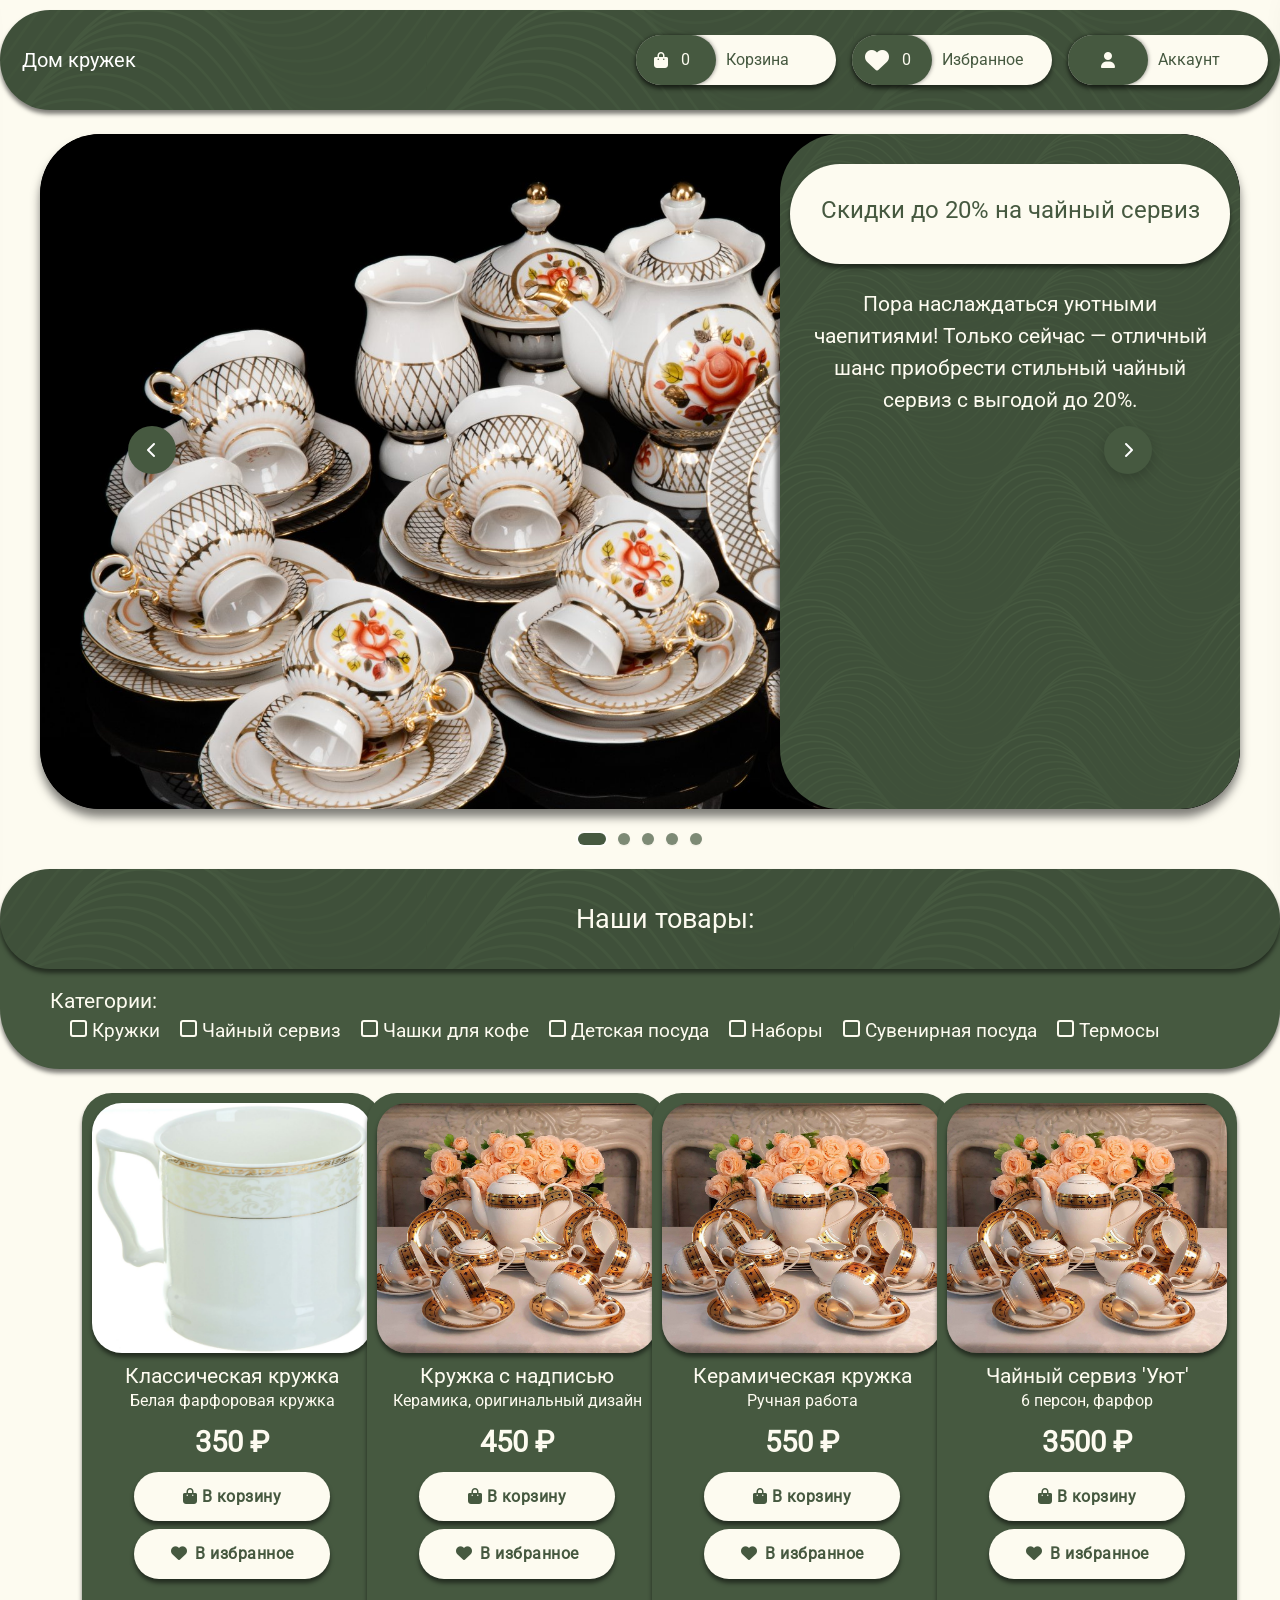
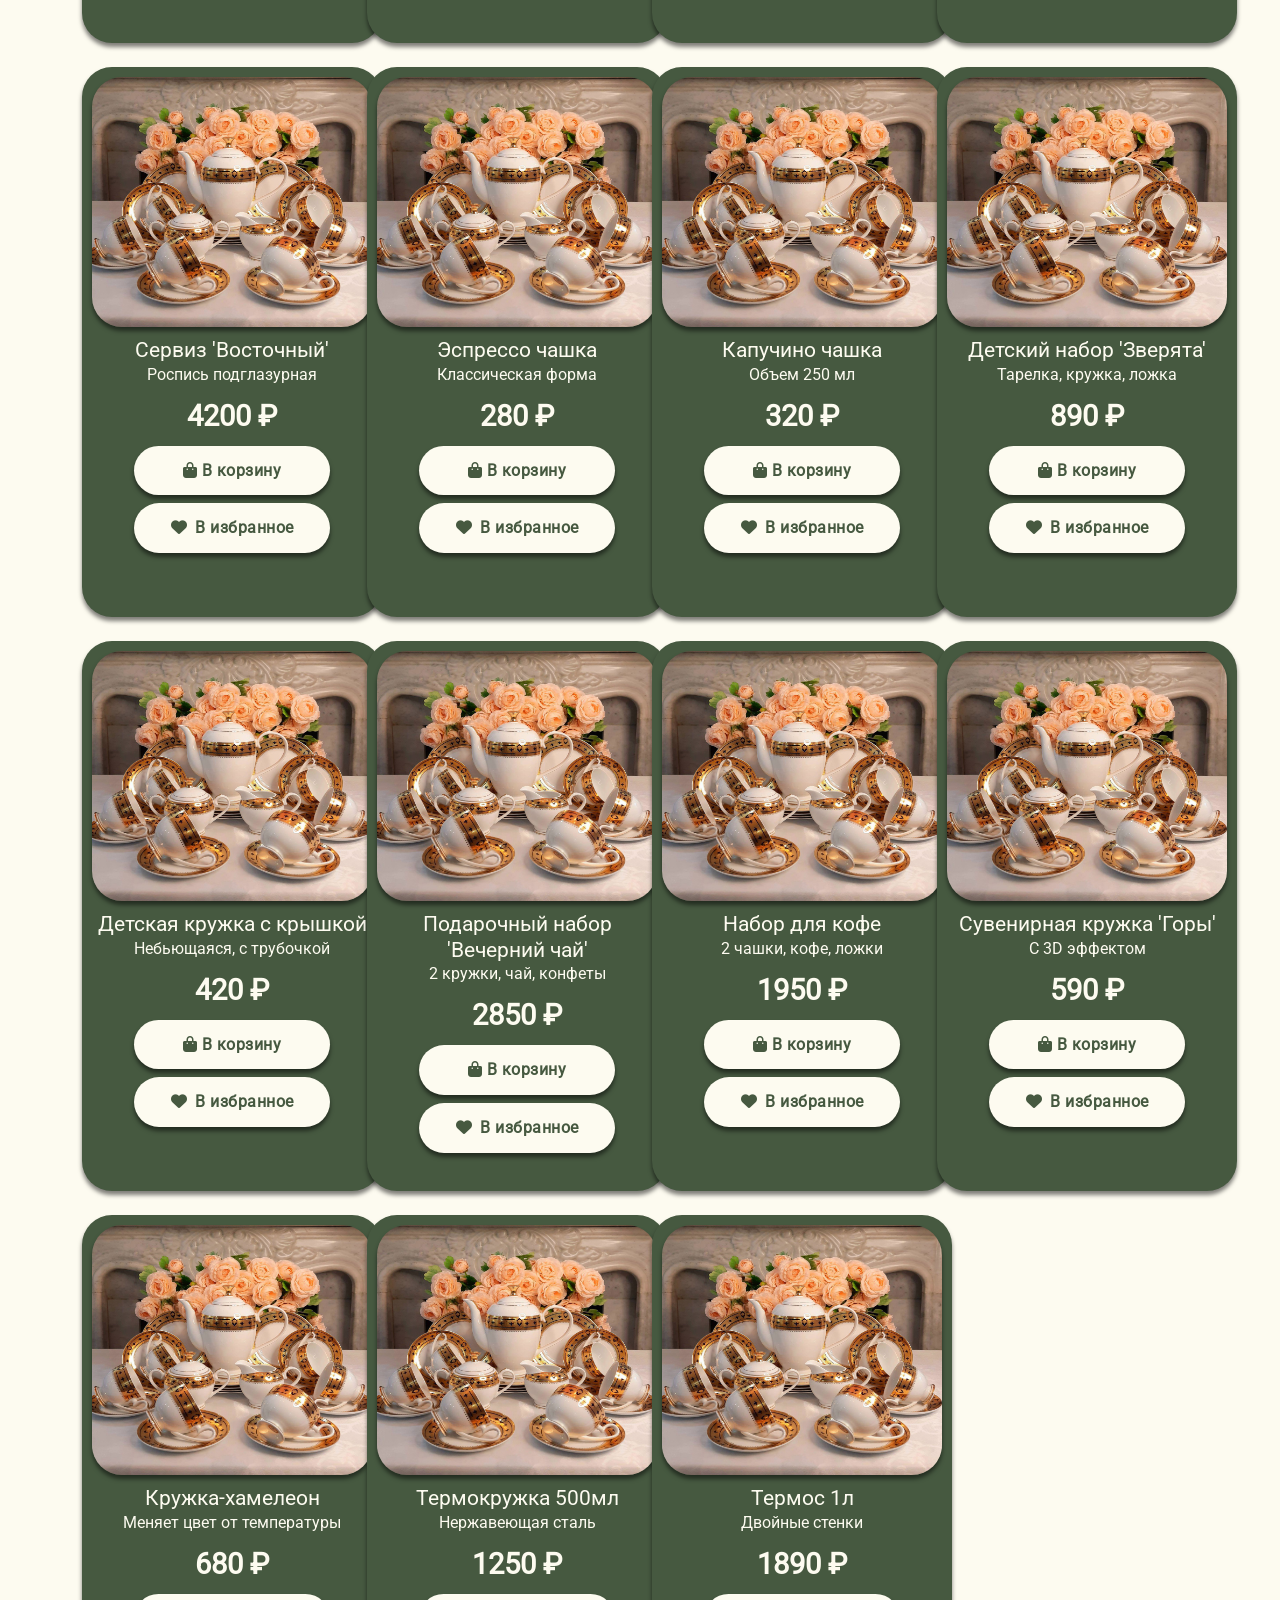
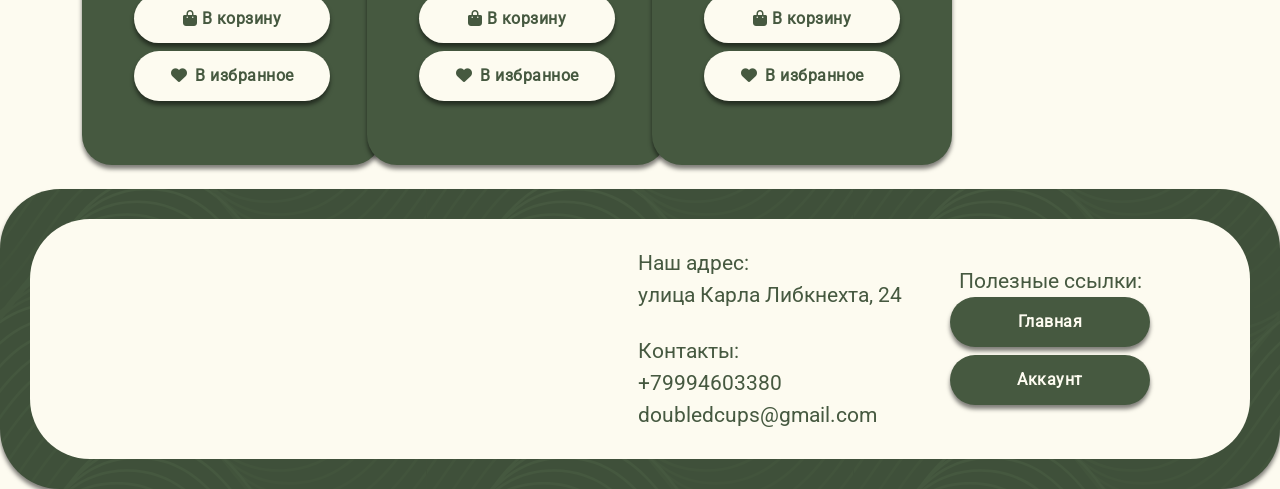
==== index.html @ 67875d9d "Add files via upload" ====
<!doctype html>
<html lang="ru">

<head>
  <meta charset="UTF-8" />
  <meta name="viewport" content="width=device-width, initial-scale=1.0" />
  <title>Дом кружек</title>
  <link href="https://cdn.jsdelivr.net/npm/bootstrap@5.3.0/dist/css/bootstrap.min.css" rel="stylesheet" />
  <link rel="stylesheet" href="https://cdnjs.cloudflare.com/ajax/libs/font-awesome/6.4.0/css/all.min.css" />
  <link rel="stylesheet" href="style.css" />
</head>

<body>
  <div class="sidebar-overlay" id="sidebarOverlay"></div>

  <div class="sidebar cart-sidebar" id="cartSidebar">
    <div class="average cart-sidebar-thing">
      <div class="the-cart d-flex justify-content-between align-items-center mb-4">
        <p>Корзина</p>
        <button class="btn btn-link" id="closeCartBtn">
          <i class="fas fa-times fa-2x" style="color: #465940"></i>
        </button>
      </div>
    </div>
    <div class="side-bar-fix">
      <div id="cartItemsContainer">
        <div class="empty-state">
          <i class="fa-solid fa-bag-shopping"></i>
          <p>Загрузка...</p>
        </div>
      </div>
      <div class="mt-4 pt-3 border-top" id="cartFooter">
        <div class="d-flex justify-content-between mb-3">
          <span class="h5">Итого:</span>
          <span class="h5" id="cartTotal">0 ₽</span>
        </div>
        <button class="btn btn-primary w-100 mb-2 btn-custom" id="checkoutBtn">
          <i class="fas fa-credit-card me-2"></i>Оформить заказ
        </button>
        <button class="delete btn btn-outline-danger w-100 btn-custom" id="clearCartBtn">
          <i class="fas fa-trash me-2"></i>Очистить корзину
        </button>
      </div>
    </div>
  </div>

  <div class="sidebar favorites-sidebar" id="favoritesSidebar">
    <div class="average cart-sidebar-thing">
      <div class="the-cart d-flex justify-content-between align-items-center mb-4">
        <p class="mb-0">Избранное</p>
        <button class="btn btn-link" id="closeFavoritesBtn">
          <i class="fas fa-times fa-2x" style="color: #465940"></i>
        </button>
      </div>
    </div>
    <div class="side-bar-fix">
      <div id="favoritesItemsContainer">
        <div class="empty-state">
          <i class="fas fa-heart"></i>
          <p>Загрузка...</p>
        </div>
      </div>
      <div class="mt-4 pt-3 border-top" id="favoritesFooter">
        <button class="delete btn btn-outline-danger w-100 btn-custom" id="clearFavoritesBtn">
          <i class="fas fa-trash me-2"></i>Очистить избранное
        </button>
      </div>
    </div>
  </div>

  <nav class="navbar mb-4 average">
    <div class="container-fluid">
      <a href="index.html" class="navbar-brand h1 mb-0 text-white" style="text-decoration: none;">Дом кружек</a>
      <div class="d-flex align-items-center gap-3">
        <div class="nav-buttons" style="cursor: pointer" id="cartBtn">
          <div class="nav-buttons-spec">
            <i class="fa-solid fa-bag-shopping"></i>
            <span class="badge-custom" id="cartCount">0</span>
          </div>
          <p>Корзина</p>
        </div>
        <div class="nav-buttons" style="cursor: pointer" id="favoritesBtn">
          <div class="nav-buttons-spec">
            <i class="fas fa-heart fa-xl"></i>
            <span class="badge-custom" id="favoritesCount">0</span>
          </div>
          <p>Избранное</p>
        </div>
        <div class="nav-buttons" style="cursor: pointer">
          <div class="nav-buttons-spec">
            <i class="fa-solid fa-user"></i>
          </div>
          <p>Аккаунт</p>
        </div>
      </div>
    </div>
  </nav>

  <div class="slider-fix">
    <div class="slider-container mb-4">
      <div class="slider">
        <div class="slides-track" id="slidesTrack">
          <div class="slide" style="background-image: url('img/1slide.jpg')">
            <div class="slide-caption average">
              <div class="slide-caption-thing mb-4">
                <h4>Скидки до 20% на чайный сервиз</h4>
              </div>
              <p>Пора наслаждаться уютными чаепитиями! Только сейчас — отличный шанс приобрести стильный чайный сервиз с выгодой до 20%.</p>
            </div>
          </div>
          <div class="slide" style="background-image: url('img/1slide.jpg')">
            <div class="slide-caption average">
              <div class="slide-caption-thing mb-4">
                <h4>Скидки до 20% на чайный сервиз</h4>
              </div>
              <p>Пора наслаждаться уютными чаепитиями! Только сейчас — отличный шанс приобрести стильный чайный сервиз с выгодой до 20%.</p>
            </div>
          </div>
          <div class="slide" style="background-image: url('img/1slide.jpg')">
            <div class="slide-caption average">
              <div class="slide-caption-thing mb-4">
                <h4>Скидки до 20% на чайный сервиз</h4>
              </div>
              <p>Пора наслаждаться уютными чаепитиями! Только сейчас — отличный шанс приобрести стильный чайный сервиз с выгодой до 20%.</p>
            </div>
          </div>
          <div class="slide" style="background-image: url('img/1slide.jpg')">
            <div class="slide-caption average">
              <div class="slide-caption-thing mb-4">
                <h4>Скидки до 20% на чайный сервиз</h4>
              </div>
              <p>Пора наслаждаться уютными чаепитиями! Только сейчас — отличный шанс приобрести стильный чайный сервиз с выгодой до 20%.</p>
            </div>
          </div>
          <div class="slide" style="background-image: url('img/1slide.jpg')">
            <div class="slide-caption average">
              <div class="slide-caption-thing mb-4">
                <h4>Скидки до 20% на чайный сервиз</h4>
              </div>
              <p>Пора наслаждаться уютными чаепитиями! Только сейчас — отличный шанс приобрести стильный чайный сервиз с выгодой до 20%.</p>
            </div>
          </div>
        </div>
      </div>
      <button class="slider-btn btn-prev" id="prevBtn"><i class="fa fa-chevron-left"></i></button>
      <button class="slider-btn btn-next" id="nextBtn"><i class="fa fa-chevron-right"></i></button>
      <div class="slider-dots" id="dotsContainer"></div>
    </div>
  </div>

  <div class="filters mb-4">
    <div class="filters-caption average mb-3">
      <p>Наши товары:</p>
    </div>
    <p>Категории:</p>
    <div class="filters-checkboxes" id="filtersCheckboxes">
      <label><input type="checkbox" value="Кружки"> Кружки</label>
      <label><input type="checkbox" value="Чайный сервиз"> Чайный сервиз</label>
      <label><input type="checkbox" value="Чашки для кофе"> Чашки для кофе</label>
      <label><input type="checkbox" value="Детская посуда"> Детская посуда</label>
      <label><input type="checkbox" value="Наборы"> Наборы</label>
      <label><input type="checkbox" value="Сувенирная посуда"> Сувенирная посуда</label>
      <label><input type="checkbox" value="Термосы"> Термосы</label>
    </div>
  </div>

  <div class="container">
    <div class="row" id="productsContainer">
    </div>
  </div>

  <footer class="average">
    <div class="footer-info">
      <iframe src="https://www.google.com/maps/embed?pb=!1m18!1m12!1m3!1d642.3834906487501!2d73.37785042671824!3d54.98722904565201!2m3!1f0!2f0!3f0!3m2!1i1024!2i768!4f13.1!3m3!1m2!1s0x43aafe1a80e84ef1%3A0x2addd6e022097507!2z0J7QvNGB0LrQuNC5INCw0LLRgtC-0YLRgNCw0L3RgdC_0L7RgNGC0L3Ri9C5INC60L7Qu9C70LXQtNC2!5e0!3m2!1sru!2sru!4v1775098404026!5m2!1sru!2sru" width="50%" height="100%" style="border-radius: 60px;" allowfullscreen="" loading="lazy"></iframe>
      <div>
        <p>Наш адрес:</p>
        <p class="mb-4">улица Карла Либкнехта, 24</p>
        <p>Контакты:</p>
        <p>+79994603380</p>
        <p>doubledcups@gmail.com</p>
      </div>
      <div class="cool-links">
        <a href="404.html"><p>Полезные ссылки:</p></a>
        <a href="index.html"><button class="btn btn-primary mb-2 btn-footer">Главная</button></a>
        <button class="btn btn-primary mb-2 btn-footer">Аккаунт</button>
      </div>
    </div>
  </footer>

  <script src="https://code.jquery.com/jquery-3.7.1.min.js"></script>
  <script src="main.js"></script>
  <script src="slider.js"></script>
</body>

</html>
---- style.css ----
@font-face {
  font-family: "roboto"; 
  src: url("fonts/Roboto.ttf") format("opentype"); 
  font-weight: normal;
  font-style: normal;
}
p {
  font-family: "roboto", sans-serif !important;
  margin: 0;
}
.h5{
  font-family: "roboto", sans-serif !important;
  color: #fdfbf0 !important;
}
.cartTotal{
  color: #fdfbf0 !important;
}
.text-primary{
  color: #465940 !important;
}
h3 {
  font-family: "roboto", sans-serif !important;
}
h2 {
  font-family: "roboto", sans-serif !important;
}
div {
  font-family: "roboto", sans-serif !important;
}
span {
  font-family: "roboto", sans-serif !important;
}
a{
    text-decoration: none;
    color: #465940;
}

i {
  font-size: 1rem;
}

#productImg{
  box-shadow: 0px 8px 8px 0px rgba(0, 0, 0, 0.5);
}

body {
  background-color: #fdfbf0;
}

footer{
  padding: 30px;
  width: 100%;
  height: 300px;
  display: flex;
  justify-content: center;
  align-items: center;
}
.footer-info{
  justify-content: space-between;
  padding-right: 100px;
  gap: 30px;
  align-items: center;
  background-color: #fdfbf0;
  height: 100%;
  width: 100%;
  border-radius: 60px;
  display: flex;
  color: #465940;
  font-size: 16pt;
}

.delete{
  background-color: #dc3545 !important;
  color: #fdfbf0 !important;
}
.add-to-fav:hover{
  background-color: #dc3545 !important;
  color: #fdfbf0 !important;
}

.add-to-cart-from-fav{
  transition: all 0.3s ease;
  background-color: #465940;
  border: none;
  color: #fdfbf0;
  border-radius: 60px;
}
.add-to-cart-from-fav:hover{
  background-color: #465940;
  border: none;
  color: #fdfbf0;
  border-radius: 60px;
  transform: translateY(-2px);
}
.add-to-cart-from-fav:active{
  background-color: #465940 !important;
  border: none !important;
  color: #fdfbf0 !important;
  border-radius: 60px !important;
}

.nav-buttons {
  box-shadow: 0px 4px 4px 0px rgba(0, 0, 0, 0.5);
  padding: 0;
  gap: 10px;
  background-color: #fdfbf0;
  border-radius: 60px;
  height: 50px;
  width: 200px;
  color: #465940;
  display: flex;
  align-items: center;
  transition: all 0.3s ease;
}
.nav-buttons:hover{
  transform: translateY(-2px);
}
.nav-buttons-spec {
  box-shadow: 0px 0px 4px 0px rgba(0, 0, 0, 0.5);
  margin-left: -0.1px;
  background-color: #465940;
  border-radius: 60px;
  height: 50px;
  width: 80px;
  color: #fdfbf0;
  display: flex;
  justify-content: center;
  align-items: center;
}

.light-color {
  color: #fdfbf0;
}

.dark-color {
  color: #465940;
}

.less-marg {
  margin: 0;
}

.navbar {
  margin-top: 10px;
  height: 100px;
}
.average {
  display: flex;
  background-color: #465940;
  border-radius: 60px;
  overflow: hidden;
  box-shadow: 0px 4px 4px 0px rgba(0, 0, 0, 0.5);
  background-image: url(img/patern.svg);
  background-size: cover;
}

.product-card {
  border: none;
  border-radius: 30px;
  overflow: hidden;
  transition: all 0.3s ease;
  background: #465940;
  width: 300px;
  height: 550px;
  box-shadow: 0px 4px 4px 0px rgba(0, 0, 0, 0.5);
  padding: 10px;
}
.product-card:hover {
  transform: translateY(-10px) scale(1.02);
  box-shadow: 0 20px 30px rgba(0, 0, 0, 0.2);
}
.product-card h3{
font-size: 16pt;
}

.product-image {
  cursor: pointer;
  margin-bottom: 10px;
  border-radius: 30px;
  width: 100%;
  height: 250px;
  box-shadow: 0px 4px 4px 0px rgba(0, 0, 0, 0.5);
}

.price-tag {
  font-size: 1.8rem;
  font-weight: bold;
  color: #fdfbf0;
  margin: 0.5rem 0;
}

.btn-custom {
  width: 70%;
  background-color: #fdfbf0;
  border: none;
  color: #465940;
  border-radius: 60px;
  padding: 0.8rem 1.5rem;
  font-weight: 600;
  letter-spacing: 0.5px;
  transition: all 0.3s;
  box-shadow: 0px 4px 4px 0px rgba(0, 0, 0, 0.5);
}

.btn-custom:hover {
  transform: translateY(-2px);
  background-color: #fdfbf0;
  color: #465940;
}

.btn-custom:active{
  background-color: #fdfbf0 !important;
  color: #465940 !important;
}

.cool-links{
  display: flex;
  flex-direction: column;
  align-items: center;
}

.btn-footer{
  width: 200px;
  background-color: #465940;
  border: none;
  color: #fdfbf0;
  border-radius: 60px;
  padding: 0.8rem 1.5rem;
  font-weight: 600;
  letter-spacing: 0.5px;
  transition: all 0.3s;
  box-shadow: 0px 4px 4px 0px rgba(0, 0, 0, 0.5);
}
.btn-footer:active{
  background-color: #465940 !important;
  color:  #fdfbf0 !important;
}
.btn-footer:hover {
  transform: translateY(-2px);
  background-color: #465940 !important;
  color:  #fdfbf0 !important;
}

.filters{
  color: #fdfbf0;
  font-family: "roboto", sans-serif;
  border-radius: 60px;
  width: 100%;
  height: 200px;
  background-color: #465940;
  box-shadow: 0px 4px 4px 0px rgba(0, 0, 0, 0.5);
}
.filters p{
  margin-left: 50px;
  font-size: 16pt;
}
.filters-caption{
  border-radius: 60px;
  width: 100%;
  height: 100px;
  display: flex;
  justify-content: center;
  align-items: center;
}
.filters-caption p{
  color: #fdfbf0;
  font-size: 20pt;
}
.filters-checkboxes{
  display: flex;
  margin-left: 70px;
  gap: 20px;
}

input[type="checkbox"] {
  cursor: pointer;
  -webkit-appearance: none;
  appearance: none;
  width: 17px;
  height: 17px;
  border: 2px solid #fdfbf0;
  border-radius: 3px;
}
input[type="checkbox"]:checked {
  background-image: url("data:image/svg+xml,%3csvg xmlns='http://www.w3.org/2000/svg' viewBox='0 0 20 20'%3e%3cpath fill='none' stroke='%23fff' stroke-linecap='round' stroke-linejoin='round' stroke-width='3' d='m6 10 3 3 6-6'/%3e%3c/svg%3e");
}

label{
  cursor: pointer;
  font-size: 14pt;
  color: #fdfbf0;
  transition: all 0.3s;
}
label:hover{
  transform: translateY(-2px);
}

.sidebar {
  position: fixed;
  top: 0;
  width: 380px;
  height: 100vh;
  background: #465940;
  box-shadow: -5px 0 30px rgba(0, 0, 0, 0.1);
  transition:
    right 0.3s ease,
    left 0.3s ease;
  z-index: 1000;
  
  overflow-y: auto;
}
.side-bar-fix{
  padding: 20px;
}

.cart-sidebar-thing{
  width: 100%;
  height: 100px;
  display: flex;
  justify-content: center;
  align-items: center;
}
.the-cart{
  color: #465940;
  margin-top: 7%;
  width: 90%;
  border-radius: 60px;
  background-color: #fdfbf0;
  box-shadow: 0px 4px 4px 0px rgba(0, 0, 0, 0.5);
  height: 50px;
  padding: 10px 0px 10px 10px;
}

.cartFooter{
  background-color: #fdfbf0;
  color: #fdfbf0;
  border: #fdfbf0;
}

.cart-sidebar {
  right: -400px;
}

.favorites-sidebar {
  left: -400px;
}

.cart-sidebar.open {
  right: 0;
}

.favorites-sidebar.open {
  left: 0;
}

.sidebar-overlay {
  position: fixed;
  top: 0;
  left: 0;
  width: 100%;
  height: 100%;
  background: rgba(0, 0, 0, 0.5);
  display: none;
  z-index: 999;
}

.sidebar-overlay.open {
  display: block;
}

.cart-item,
.favorite-item {
  color: #465940;
  background: #fdfbf0;
  border-radius: 30px;
  padding: 15px;
  margin-bottom: 10px;
  animation: slideIn 0.3s ease;
  box-shadow: 0px 4px 4px 0px rgba(0, 0, 0, 0.5);
}

@keyframes slideIn {
  from {
    opacity: 0;
    transform: translateX(20px);
  }
  to {
    opacity: 1;
    transform: translateX(0);
  }
}

@keyframes slideInLeft {
  from {
    opacity: 0;
    transform: translateX(-20px);
  }
  to {
    opacity: 1;
    transform: translateX(0);
  }
}

.badge-custom {
  border-radius: 50%;
  padding: 4px 8px;
  font-size: 1rem;
  margin-left: 5px;
}

.favorite-btn.active {
  color: #dc3545;
  animation: heartBeat 0.3s;
}

@keyframes heartBeat {
  0% {
    transform: scale(1);
  }
  50% {
    transform: scale(1.3);
  }
  100% {
    transform: scale(1);
  }
}

.quantity-control {
  display: flex;
  align-items: center;
  gap: 10px;
  margin: 10px 0;
}

.quantity-btn {
  width: 30px;
  height: 30px;
  border-radius: 50%;
  border: none;
  background: #465940;
  color: white;
  cursor: pointer;
  transition: all 0.3s;
}

.quantity-btn:hover {
  background: #465940;
  transform: scale(1.1);
}

.remove-item {
  color: #dc3545;
  cursor: pointer;
  transition: all 0.3s;
}

.remove-item:hover {
  transform: scale(1.2);
  color: #dc3545;
}

.move-to-cart {
  color: #667eea;
  cursor: pointer;
  transition: all 0.3s;
}

.navbar-brand{
  margin-left: 10px;
}

.move-to-cart:hover {
  transform: scale(1.2);
  color: #5a67d8;
}

.empty-state {
  text-align: center;
  padding: 3rem 1rem;
  color: #fdfbf0;
}

.mutedd{
  opacity: 0.5;
}

.empty-state i {
  font-size: 4rem;
  margin-bottom: 1rem;
  opacity: 0.5;
}

.slider-fix {
  width: 100%;
  display: flex;
  justify-content: center;
}
.slider-container {
  max-width: 1200px;
  width: 100%;
}

.slider {
  position: relative;
  border-radius: 60px;
  overflow: hidden;
  box-shadow: 0px 8px 10px 0px rgba(0, 0, 0, 0.5);
  background: black;
}

.slides-track {
  display: flex;
  transition: transform 0.5s cubic-bezier(0.25, 0.46, 0.45, 0.94);
  will-change: transform;
}

.slide {
  border-radius: 60px;
  flex: 0 0 100%;
  position: relative;
  aspect-ratio: 16 / 9;
  background-size: cover;
  background-position: center;
  background-repeat: no-repeat;
  display: flex;
  justify-content: right;
  animation: fadeUp 0.5s ease-out;
}

.slide::after {
  content: "";
  position: absolute;
  inset: 0;
  pointer-events: none;
}

.slide-caption {
  width: 460px;
  display: flex;
  flex-direction: column;
  align-items: center;
  position: relative;
  background-color: #465940;
  z-index: 2;
  color: white;
  animation: fadeUp 0.5s ease-out;
  box-shadow: -4px 4px 4px 0px rgba(0, 0, 0, 0.5);
}
.slide-caption-thing {
  margin-top: 30px;
  display: flex;
  justify-content: center;
  align-items: center;
  z-index: 3;
  width: 440px;
  border-radius: 60px;
  background-color: #fdfbf0;
  color: #465940;
  height: 100px;
  box-shadow: 0px 4px 4px 0px rgba(0, 0, 0, 0.5);
}

.slide-caption h4 {
  text-align: center;
}

.slide-caption p {
  color: #fdfbf0;
  width: 400px;
  text-align: center;
  font-size: 16pt;
}

@keyframes fadeUp {
  from {
    opacity: 0;
    transform: translateY(25px);
  }
  to {
    opacity: 1;
    transform: translateY(0);
  }
}

.slider-btn {
  position: absolute;
  top: 50%;

  transform: translateY(-50%);
  background-color: #465940;
  border: none;
  width: 48px;
  height: 48px;
  border-radius: 60px;
  display: flex;
  align-items: center;
  justify-content: center;
  cursor: pointer;
  transition: all 0.2s ease;
  z-index: 20;
  color: white;
  font-size: 1.8rem;
  font-weight: 300;
  box-shadow: 0 4px 12px rgba(0, 0, 0, 0.2);
}

.slider-btn:hover {
  transform: translateY(-50%) scale(1.05);
}

.slider-btn:active {
  transform: translateY(-50%) scale(0.96);
}

.btn-prev {
  left: 10%;
}

.btn-next {
  right: 10%;
}

.slider-dots {
  display: flex;
  justify-content: center;
  gap: 12px;
  margin-top: 1.5rem;
  flex-wrap: wrap;
}

.dot {
  opacity: 0.7;
  width: 12px;
  height: 12px;
  background-color: #465940;
  border-radius: 50%;
  cursor: pointer;
  transition: all 0.2s ease;
  backdrop-filter: blur(2px);
  box-shadow: 0 1px 2px rgba(0, 0, 0, 0.1);
}

.dot.active {
  opacity: 1;
  width: 28px;
  border-radius: 20px;
  background-color: #465940;
  box-shadow: 0 0 0 2px rgba(255, 255, 255, 0.6);
}

@media (max-width: 680px) {
  .slider-container {
    padding: 0.8rem;
  }
  .slider-btn {
    width: 38px;
    height: 38px;
    font-size: 1.4rem;
  }
  .slide-caption {
    max-width: 85%;
    padding: 1.2rem;
  }
  .btn-prev {
    left: 12px;
  }
  .btn-next {
    right: 12px;
  }
  .dot.active {
    width: 24px;
  }
}

.info-note {
  text-align: center;
  margin-top: 1rem;
  font-size: 0.8rem;
  color: #3a4a6e;
  font-weight: 500;
  letter-spacing: 0.3px;
}

.big-product-card{
  gap: 50px;
  display: flex;
  width: 100%;
  height: 900px;
  padding: 50px;
}
.big-product-card img{
  border-radius: 60px;
}
.big-product-card-info{
  width: 100%;
  height: 100%;
  background-color: #fdfbf0;
  color: #465940;
  border-radius: 60px;
  display: flex;
  flex-direction: column;
  align-items: center;
  justify-content: center;
  box-shadow: 0px 8px 8px 0px rgba(0, 0, 0, 0.5);
}

.title-thing{
  font-size: 24pt;
}

.big-product-card-cost{
    font-size: 16pt;
    width: 200px;
  background-color: #465940;
  border: none;
  color: #fdfbf0;
  border-radius: 60px;
  padding: 0.8rem 1.5rem;
  font-weight: 600;
  letter-spacing: 0.5px;
  transition: all 0.3s;
  box-shadow: 0px 4px 4px 0px rgba(0, 0, 0, 0.5);
  text-align: center;
}

.whatever-p{
  width: 80%;
}

.btn-big-product-card{
  width: 80%;
  background-color: #465940;
  border: none;
  color: #fdfbf0;
  border-radius: 60px;
  padding: 0.8rem 1.5rem;
  font-weight: 600;
  letter-spacing: 0.5px;
  transition: all 0.3s;
  box-shadow: 0px 4px 4px 0px rgba(0, 0, 0, 0.5);
}
.btn-big-product-card:active{
  background-color: #465940 !important;
  color:  #fdfbf0 !important;
}
.btn-big-product-card:hover {
  transform: translateY(-2px);
  background-color: #465940 !important;
  color:  #fdfbf0 !important;
}

 .ingredients {
    width: 80%;
    padding: 0; 
   }
   .ingredients li {
    align-items: baseline; 
    display: flex; 
    margin-bottom: 0.5em; 
   }
   .ingredients li::before {
    content: ''; 
    flex-grow: 1; 
    order: 2; 
    margin: 0 5px; 

   }
   .ingredients .value {
    order: 3; 
   }


@media (max-width: 768px) {
  .navbar {
    height: auto;
    padding: 10px 0;
  }
  .container-fluid {
    flex-wrap: wrap;
    justify-content: center;
    gap: 10px;
  }
  .navbar-brand.h1 {
    font-size: 1.5rem;
    text-align: center;
    width: 100%;
  }
  .d-flex.align-items-center.gap-3 {
    gap: 10px !important;
    justify-content: center;
    width: 100%;
  }
  .nav-buttons {
    width: 90px;
    flex-direction: column;
    height: auto;
    padding: 5px 0;
    gap: 2px;
  }
  .nav-buttons p {
    font-size: 10px;
  }
  .nav-buttons-spec {
    width: 40px;
    height: 40px;
    margin-left: 0;
  }
  .badge-custom {
    font-size: 0.7rem;
    padding: 2px 5px;
  }

  .filters {
    height: auto;
    padding-bottom: 20px;
    border-radius: 20px;
  }
  .filters p {
    margin-left: 20px;
    font-size: 14pt;
  }
  .filters-caption {
    height: auto;
    justify-content: center;
    text-align: center;
  }
  .filters-checkboxes {
    flex-direction: column;
    margin-left: 20px;
    gap: 10px;
  }
  label {
    font-size: 12pt;
  }

  .product-card {
    width: 100%;
    height: auto;
    margin: 0 auto 20px;
  }
  .row > [class*="col-"] {
    padding-left: 8px;
    padding-right: 8px;
  }
  .btn-custom {
    width: 90%;
    padding: 0.5rem 1rem;
    font-size: 0.9rem;
  }
  .price-tag {
    font-size: 1.4rem;
  }

  .slider-container {
    margin-bottom: 1rem !important;
  }
  .slider-btn {
    display: none;
  }
  .btn-prev {
    left: 5px;
  }
  .btn-next {
    right: 5px;
  }
  .slide-caption {
    width: 100%;
    max-width: 100%;
    padding: 15px;
    align-items: center;
    text-align: center;
  }
  .slide-caption-thing {
    width: 90%;
    height: auto;
    padding: 10px;
  }
  .slide-caption-thing h4 {
    font-size: 1rem;
  }
  .slide-caption p {
    width: 100%;
    font-size: 0.8rem;
    padding: 0 10px;
  }

  .big-product-card {
    flex-direction: column;
    height: auto;
    padding: 20px;
    gap: 20px;
  }
  .big-product-card img {
    width: 100%;
    height: auto;
  }
  .big-product-card-info {
    padding: 20px;
  }
  .title-thing {
    font-size: 1.5rem;
    text-align: center;
  }
  .big-product-card-cost {
    width: auto;
    display: inline-block;
    margin: 0 auto;
  }
  .whatever-p {
    width: 100%;
    text-align: center;
  }
  .btn-big-product-card {
    width: 100%;
  }
  .ingredients {
    width: 100%;
  }

  footer {
    padding: 20px;
    height: auto;
  }
  .footer-info {
    flex-direction: column;
    padding: 20px;
    gap: 20px;
    text-align: center;
  }
  .footer-info iframe {
    width: 100%;
    height: 200px;
  }
  .btn-footer {
    width: 150px;
    margin: 5px auto;
  }

  .sidebar {
    width: 90%;
  }
  .cart-sidebar {
    right: -95%;
  }
  .cart-sidebar.open {
    right: 5%;
  }
  .favorites-sidebar {
    left: -95%;
  }
  .favorites-sidebar.open {
    left: 5%;
  }
  .side-bar-fix {
    padding: 15px;
  }
  .cart-item, .favorite-item {
    padding: 12px;
  }
  .quantity-btn {
    width: 28px;
    height: 28px;
  }
}

@media (max-width: 480px) {
  .navbar-brand.h1 {
    font-size: 1.2rem;
  }
  .nav-buttons {
    width: 70px;
  }
  .nav-buttons p {
    font-size: 8px;
  }
  .filters-caption p {
    font-size: 16pt;
  }
  .product-card h3 {
    font-size: 14pt;
  }
  .price-tag {
    font-size: 1.2rem;
  }
  .btn-custom {
    font-size: 0.8rem;
    padding: 0.4rem 0.8rem;
  }
  .title-thing {
    font-size: 1.2rem;
  }
  .big-product-card-cost {
    font-size: 14pt;
    padding: 0.5rem 1rem;
  }
  .slide-caption-thing {
    width: 95%;
  }
  .slide-caption-thing h4 {
    font-size: 0.9rem;
  }
}
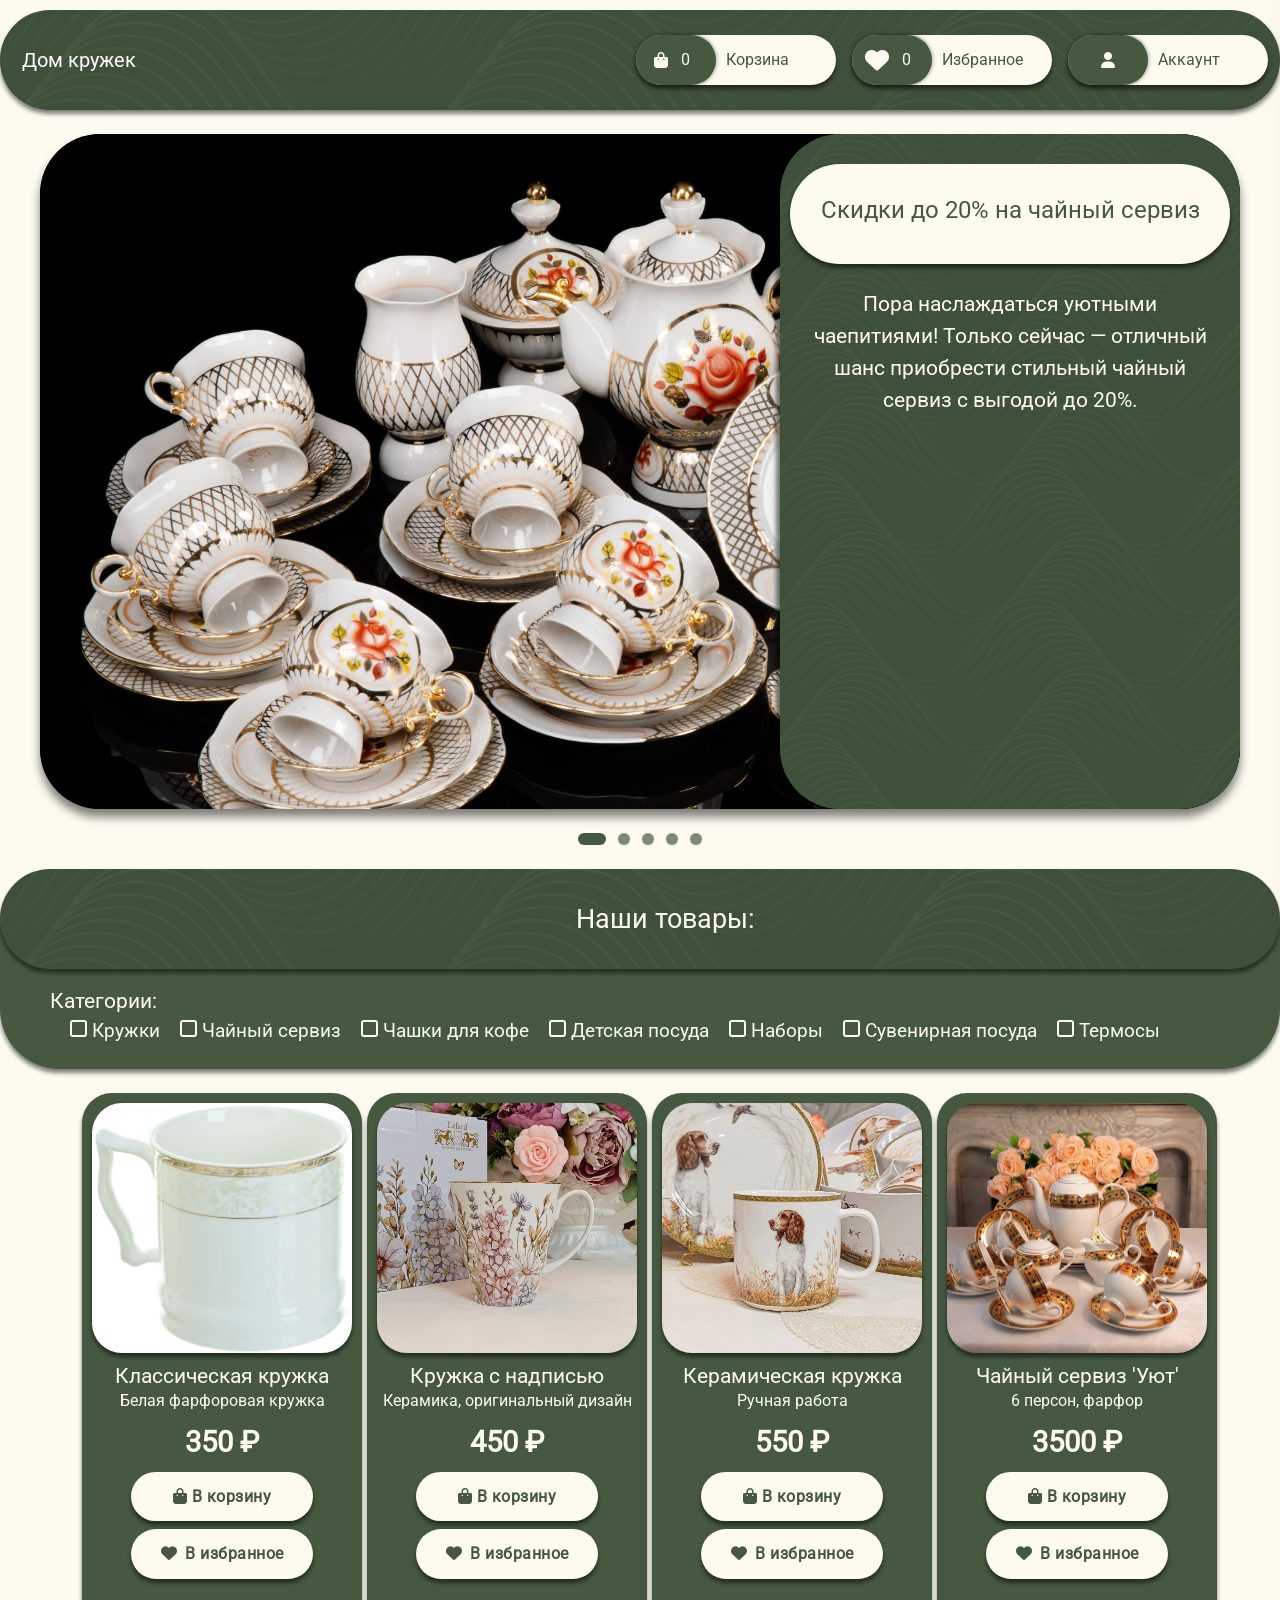
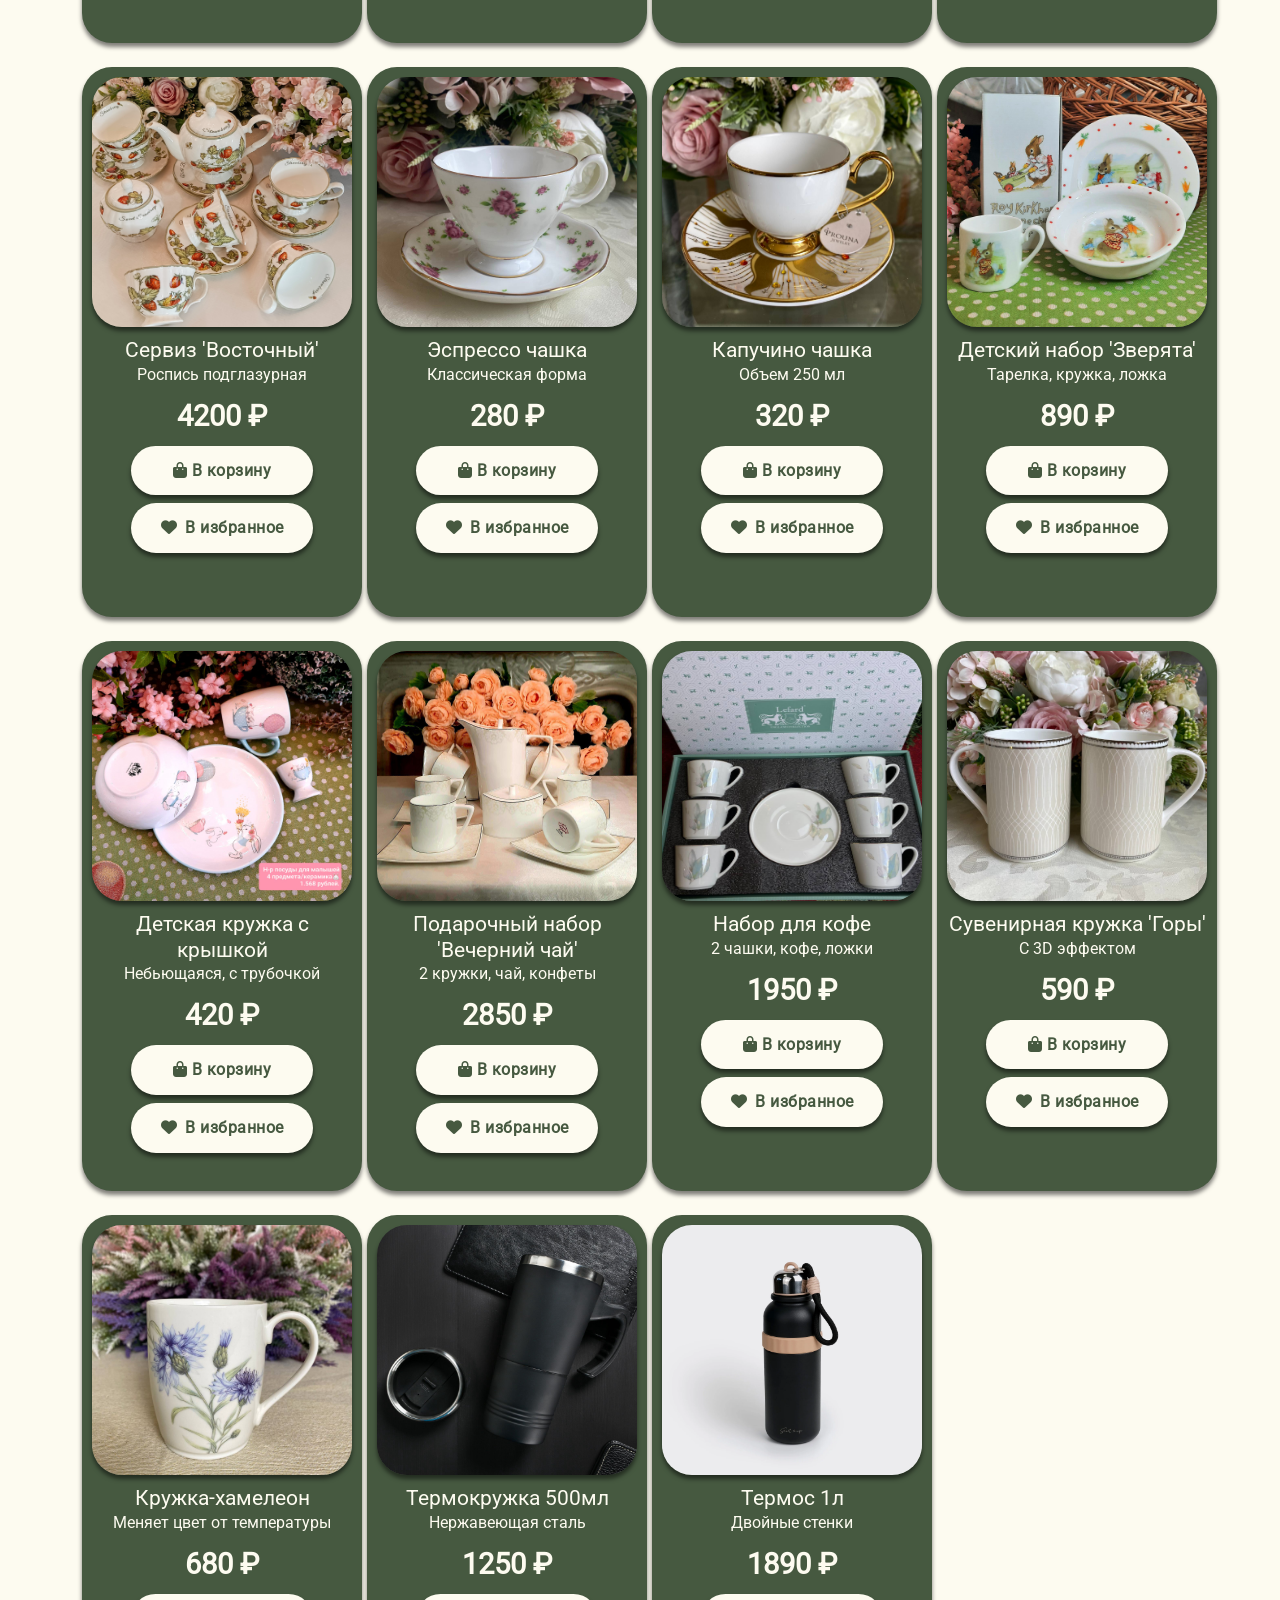
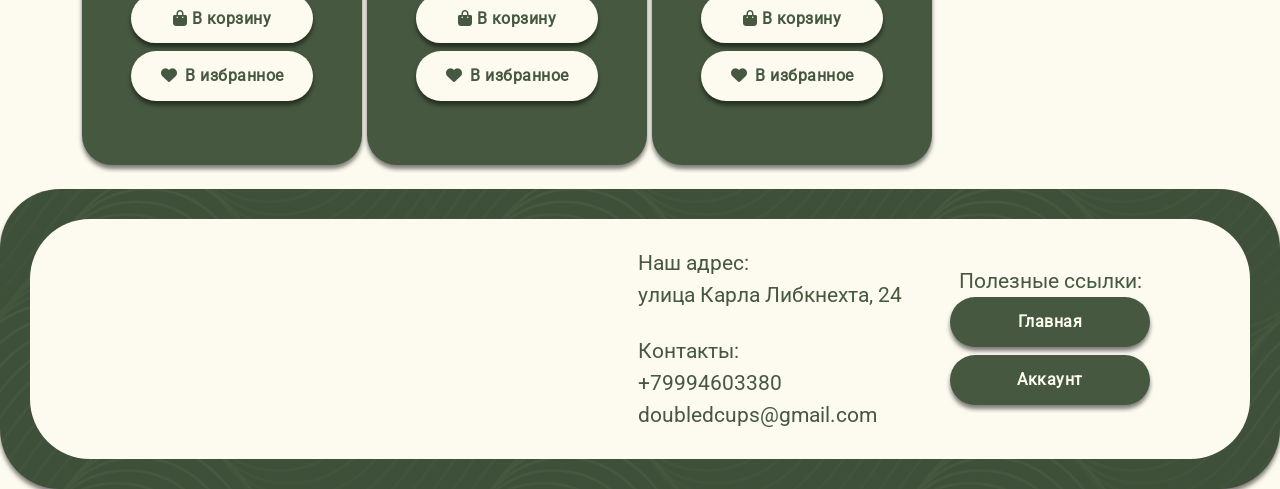
==== commit 43fcbab1: "Update index.html" ====
--- a/index.html
+++ b/index.html
@@ -97,6 +97,7 @@
   </nav>
 
   <div class="slider-fix">
+    <button class="slider-btn btn-prev" id="prevBtn"><i class="fa fa-chevron-left"></i></button>
     <div class="slider-container mb-4">
       <div class="slider">
         <div class="slides-track" id="slidesTrack">
@@ -142,10 +143,11 @@
           </div>
         </div>
       </div>
-      <button class="slider-btn btn-prev" id="prevBtn"><i class="fa fa-chevron-left"></i></button>
-      <button class="slider-btn btn-next" id="nextBtn"><i class="fa fa-chevron-right"></i></button>
+      
+      
       <div class="slider-dots" id="dotsContainer"></div>
     </div>
+    <button class="slider-btn btn-next" id="nextBtn"><i class="fa fa-chevron-right"></i></button>
   </div>
 
   <div class="filters mb-4">
@@ -192,4 +194,4 @@
   <script src="slider.js"></script>
 </body>
 
-</html>+</html>
--- a/style.css
+++ b/style.css
@@ -160,7 +160,7 @@
   overflow: hidden;
   transition: all 0.3s ease;
   background: #465940;
-  width: 300px;
+  width: 280px;
   height: 550px;
   box-shadow: 0px 4px 4px 0px rgba(0, 0, 0, 0.5);
   padding: 10px;
@@ -494,6 +494,8 @@
   width: 100%;
   display: flex;
   justify-content: center;
+  align-items: center;
+  gap: 50px;
 }
 .slider-container {
   max-width: 1200px;
@@ -583,8 +585,6 @@
 }
 
 .slider-btn {
-  position: absolute;
-  top: 50%;
 
   transform: translateY(-50%);
   background-color: #465940;
@@ -999,4 +999,4 @@
   .slide-caption-thing h4 {
     font-size: 0.9rem;
   }
-}+}
